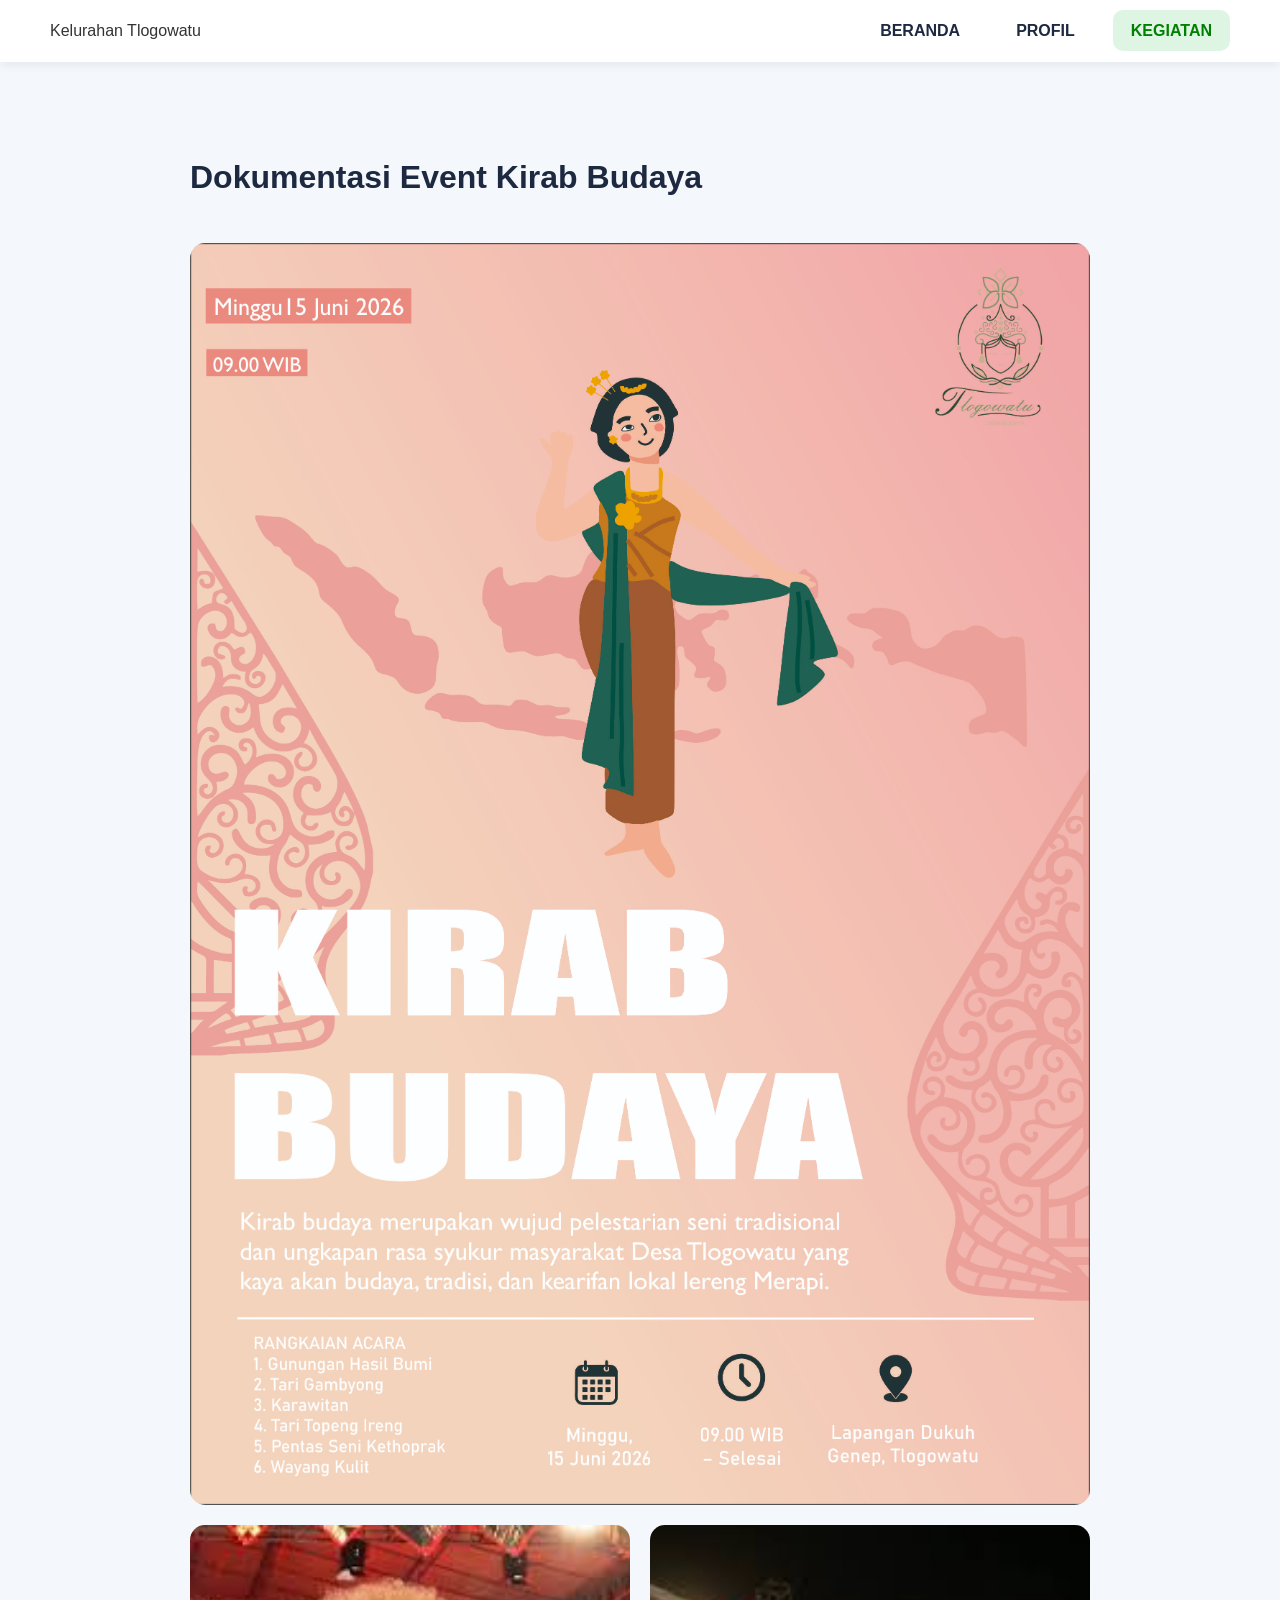
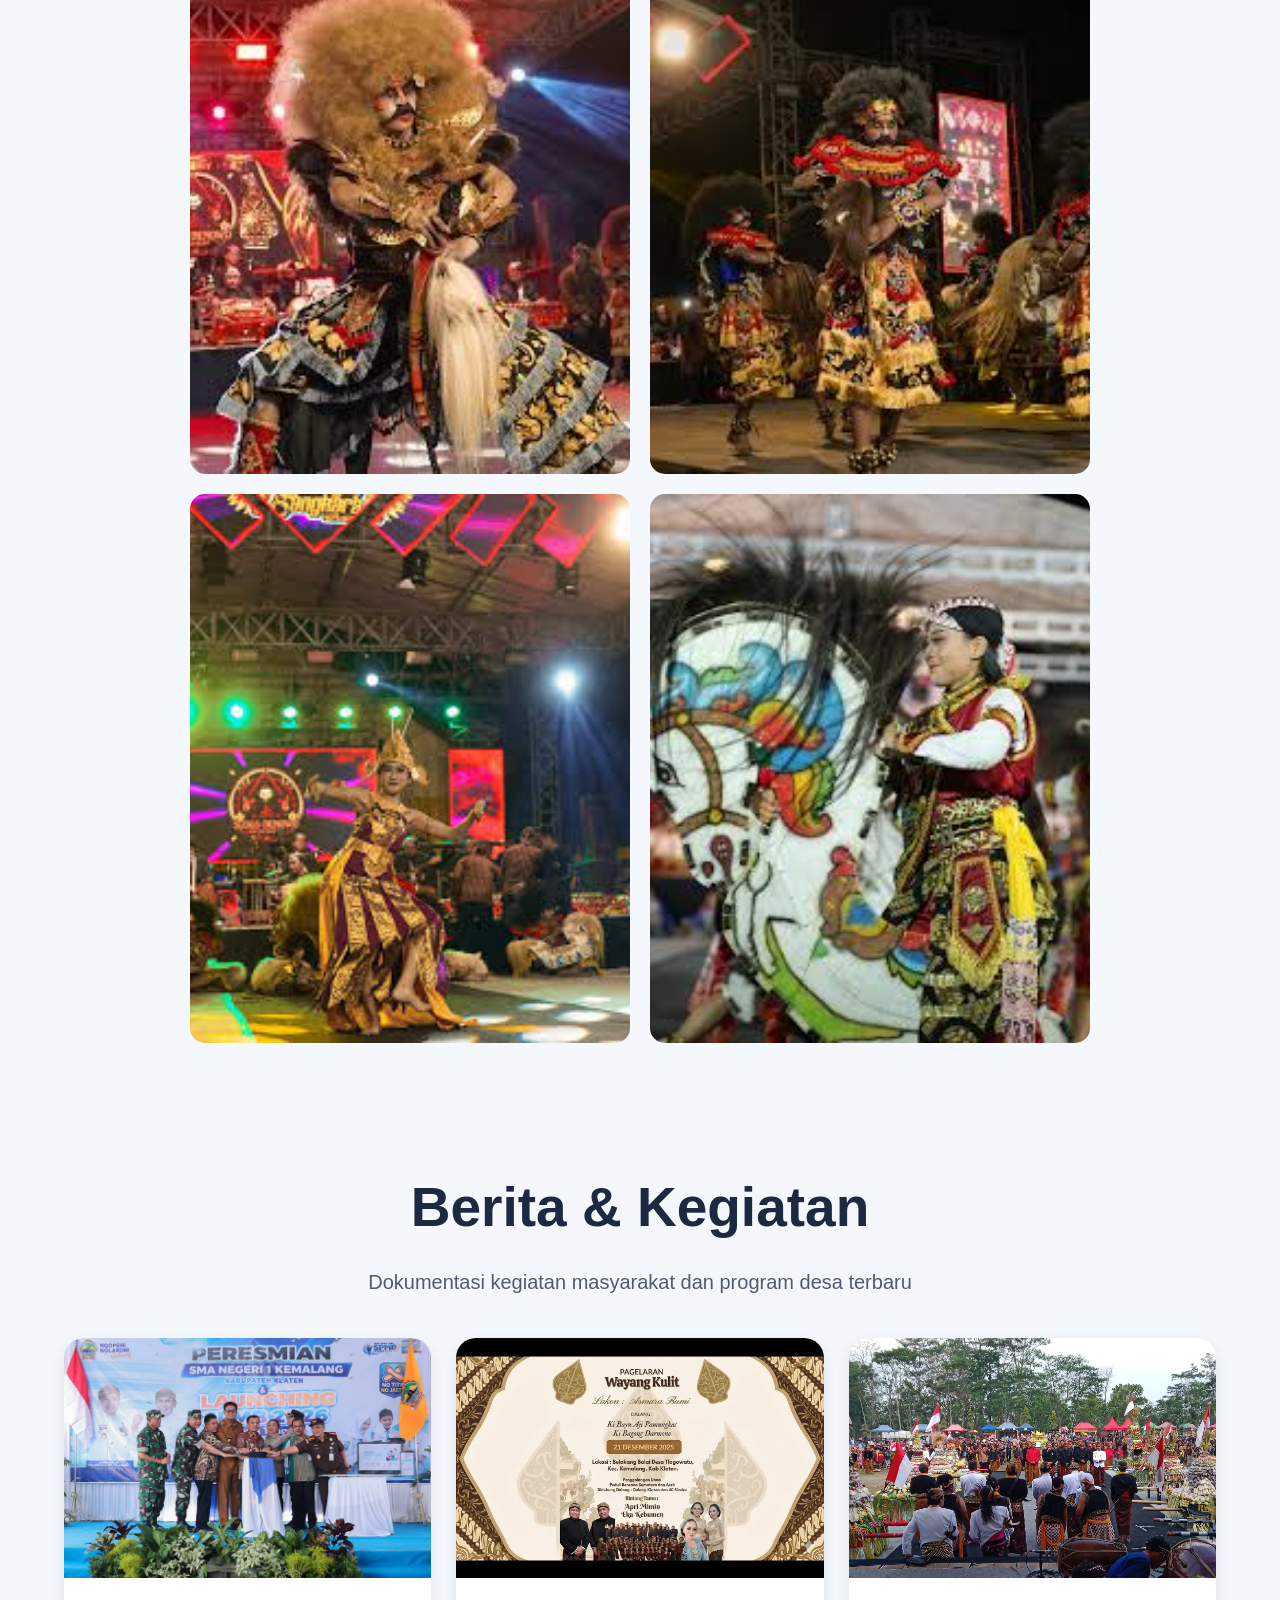
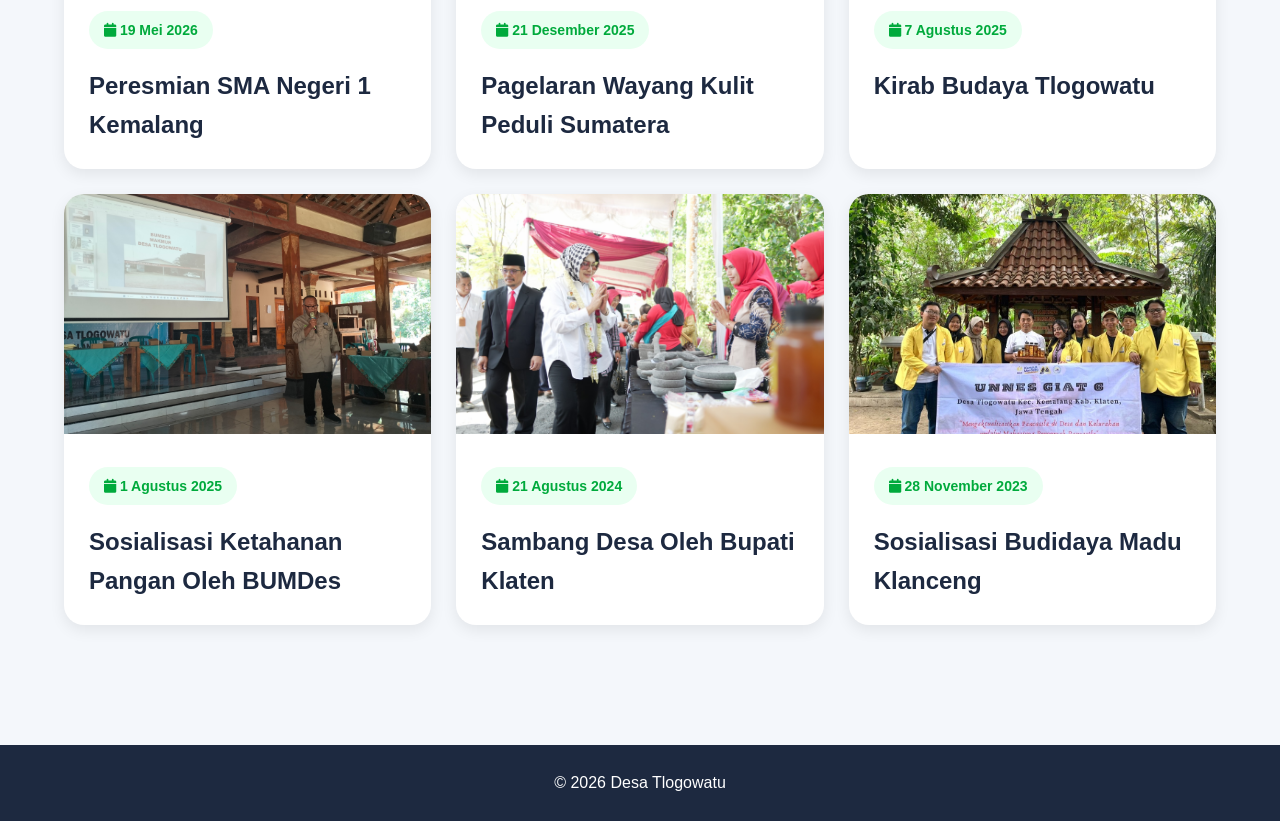
==== kegiatan.html @ f396b34c "Add files via upload" ====
<!DOCTYPE html>
<html lang="id">
<head>

    <!-- pengaturan karakter -->
    <meta charset="UTF-8">
    <meta name="viewport" content="width=device-width, initial-scale=1.0">  <!-- responsive di hp -->
    <title>Kegiatan Desa</title>

    <link rel="stylesheet" href="style.css">  <!-- menghubungkan ke css -->

    <link rel="stylesheet"
    href="https://cdnjs.cloudflare.com/ajax/libs/font-awesome/6.5.1/css/all.min.css">  <!-- icon-->
</head>
<body>

<nav>  <!-- navigasi -->
    <div class="logo">Kelurahan Tlogowatu</div>

    <ul>
        <li><a href="index.html">BERANDA</a></li>
        <li><a href="profil.html">PROFIL</a></li>
        <li><a href="kegiatan.html" class="active">KEGIATAN</a></li>
    </ul>
</nav>

<div class="gallery-wrapper">

    <div class="gallery-grid">

        <h2 class="gallery-title">Dokumentasi Event Kirab Budaya</h2>

        <img src="gambar/flyer-kirab.jpg" class="poster">

        <img src="gambar/kirab1.jpg">
        <img src="gambar/kirab2.jpg">
        <img src="gambar/kirab3.jpg">
        <img src="gambar/kirab4.jpg">

    </div>

</div>

<!-- KEGIATAN -->
<section class="container">

    <h1 class="title">Berita & <span>Kegiatan</span></h1>

    <p class="subtitle">
        Dokumentasi kegiatan masyarakat dan program desa terbaru
    </p>

    <div class="berita-grid">

        <!-- CARD 1 -->
        <div class="berita-card">
            <img src="gambar/sma.png" alt="">

            <div class="berita-content">
                <span>
                    <i class="fa-solid fa-calendar"></i>
                    19 Mei 2026
                </span>

                <h2>Peresmian SMA Negeri 1 Kemalang</h2>
            </div>
        </div>

        <!-- CARD 2 -->
        <div class="berita-card">
            <img src="gambar/wayang.jpg" alt="">

            <div class="berita-content">
                <span>
                    <i class="fa-solid fa-calendar"></i>
                    21 Desember 2025
                </span>

                <h2>Pagelaran Wayang Kulit Peduli Sumatera</h2>
            </div>
        </div>

        <!-- CARD 3 -->
        <div class="berita-card">
            <img src="gambar/kirab.jpg" alt="">

            <div class="berita-content">
                <span>
                    <i class="fa-solid fa-calendar"></i>
                    7 Agustus 2025
                </span>

                <h2>Kirab Budaya Tlogowatu</h2>
            </div>
        </div>

        <!-- CARD 4 -->
        <div class="berita-card">
            <img src="gambar/pangan.jpg" alt="">

            <div class="berita-content">
                <span>
                    <i class="fa-solid fa-calendar"></i>
                    1 Agustus 2025
                </span>

                <h2>Sosialisasi Ketahanan Pangan Oleh BUMDes</h2>
            </div>
        </div>

        <!-- CARD 5 -->
        <div class="berita-card">
            <img src="gambar/bupati.jpg" alt="">

            <div class="berita-content">
                <span>
                    <i class="fa-solid fa-calendar"></i>
                    21 Agustus 2024
                </span>

                <h2>Sambang Desa Oleh Bupati Klaten</h2>
            </div>
        </div>

        <!-- CARD 6 -->
        <div class="berita-card">
            <img src="gambar/madu.jpg" alt="">

            <div class="berita-content">
                <span>
                    <i class="fa-solid fa-calendar"></i>
                    28 November 2023
                </span>

                <h2>Sosialisasi Budidaya Madu Klanceng</h2>
            </div>
        </div>

    </div>

</section>

<footer>
    <p>© 2026 Desa Tlogowatu</p>
</footer>

<script src="script.js"></script>

</body>
</html>
---- style.css ----
*{
    margin:0;
    padding:0;
    box-sizing:border-box;
}

body{
    font-family:Arial,sans-serif;
    background:#f4f7fb;
    color:#333;
    line-height:1.6;
}

/* ================= NAVBAR ================= */

nav{
    background:#fff;
    padding:18px 50px;
    display:flex;
    justify-content:space-between;
    align-items:center;
    box-shadow:0 2px 10px rgba(0,0,0,.08);
    position:sticky;
    top:0;
    z-index:1000;
}

nav ul{
    list-style:none;
    display:flex;
    gap:20px;
}

nav a{
    color:#1d2940;
    text-decoration:none;
    font-weight:bold;
    padding:12px 18px;
    border-radius:10px;
    transition:.3s;
}

nav a:hover,
.active{
    background:#dff5e4;
    color:green;
}

/* ================= HERO ================= */

.hero-modern{
    position:relative;
    width:100%;
    height:100vh;
    overflow:hidden;
}

.hero-modern img{
    width:100%;
    height:100%;
    object-fit:cover;
}

.overlay{
    position:absolute;
    inset:0;
    background:linear-gradient(rgba(0,0,0,.5),rgba(0,0,0,.6));
}

.hero-top{
    position:absolute;
    top:30px;
    left:50px;
    right:50px;
    display:flex;
    justify-content:space-between;
    align-items:center;
    background:rgba(0,0,0,.5);
    padding:20px 30px;
    border-radius:10px;
    z-index:10;
}

.hero-logo{
    display:flex;
    align-items:center;
    gap:15px;
}

.hero-logo img{
    width:65px;
    height:65px;
    border-radius:50%;
    background:#fff;
    padding:5px;
    object-fit:cover;
}

.hero-logo h2,
.hero-menu a,
.hero-content{
    color:#fff;
}

.hero-menu{
    display:flex;
    gap:30px;
}

.hero-menu a{
    text-decoration:none;
    font-weight:bold;
    transition:.3s;
}

.hero-menu a:hover{
    color:#00ff88;
}

.hero-content{
    position:absolute;
    top:50%;
    left:50px;
    transform:translateY(-50%);
    z-index:10;
}

.hero-content h1{
    font-size:75px;
    line-height:1.1;
    margin-bottom:20px;
    font-weight:900;
    letter-spacing:3px;
    text-transform:uppercase;
    color:#fff;
    text-shadow:0 5px 15px rgba(0,0,0,.35);
}

.hero-desc{
    display:flex;
    gap:40px;
    max-width:1000px;
}

.hero-desc p{
    width:400px;
    font-size:18px;
}

/* ================= LAYOUT ================= */

.container,
.profil-utama,
.data-section,
.download-section,
.info-desa{
    width:90%;
    margin:auto;
    padding:70px 0;
}

.title,
.profil-title{
    text-align:center;
    font-size:55px;
    color:#1d2940;
    margin-bottom:15px;
}

.subtitle,
.profil-desc{
    text-align:center;
    font-size:20px;
    color:#4f5b70;
    max-width:900px;
    margin:auto auto 40px;
}

/* ================= GRID ================= */

.cards,
.data-grid,
.download-grid,
.profil-list-horizontal,
.berita-grid,
.info-top{
    display:grid;
    gap:25px;
}

.cards{
    grid-template-columns:repeat(auto-fit,minmax(250px,1fr));
}

.data-grid{
    grid-template-columns:repeat(auto-fit,minmax(180px,1fr));
}

.download-grid{
    grid-template-columns:repeat(auto-fit,minmax(300px,1fr));
}

.profil-list-horizontal{
    grid-template-columns:repeat(3,1fr);
}

.berita-grid{
    grid-template-columns:repeat(auto-fit,minmax(320px,1fr));
    margin-top:40px;
}

.info-top{
    grid-template-columns:1fr 1fr;
    margin-top:40px;
}

/* ================= CARD ================= */

.card,
.card-hover,
.profil-item,
.download-card,
.data-card,
.berita-card,
.info-card,
.maps-card{
    background:#fff;
    border-radius:20px;
    box-shadow:0 5px 15px rgba(0,0,0,.08);
    transition:.3s;
}

.card,
.card-hover,
.download-card,
.data-card,
.info-card,
.maps-card{
    padding:25px;
}

.profil-item{
    padding:18px;
    display:flex;
    align-items:center; 
    gap:15px;
}

.card:hover,
.card-hover:hover,
.profil-item:hover,
.download-card:hover,
.data-card:hover,
.berita-card:hover{
    transform:translateY(-5px);
}

/* ================= ICON ================= */

.icon-box,
.profil-item i{
    width:55px;
    height:55px;
    border-radius:50%;
    display:flex;
    justify-content:center;
    align-items:center;
}

.icon-box{
    font-size:28px;
    margin-bottom:20px;
}

.green{ background:#ddf8e5; color:#00aa3c; }
.blue{ background:#dfe9ff; color:#2f6df5; }
.pink{ background:#ffe0f1; color:#ff2ca0; }
.orange{ background:#fff0dd; color:orange; }

.profil-item i{
    background:#e9fff1;
    color:#00aa3c;
    font-size:22px;
}

/* ================= BUTTON ================= */

.btn{
    display:inline-block;
    background:#00aa3c;
    color:#fff;
    padding:12px 20px;
    border-radius:10px;
    text-decoration:none;
    margin-top:15px;
}

.btn:hover{
    background:#008a31;
}

/* ================= DATA ================= */

.data-container{
    background:#fff;
    border-radius:18px;
    overflow:hidden;
    box-shadow:0 4px 12px rgba(0,0,0,.08);
    margin-top:25px;
}

.data-title{
    background:#00aa3c;
    color:#fff;
    padding:16px;
    text-align:center;
    font-size:22px;
    font-weight:bold;
}

.data-card{
    text-align:center;
}

.laki{ background:#eef4ff; }
.perempuan{ background:#fff0f7; }
.total{ background:#edf9ef; }

/* ================= BERITA ================= */

.berita-card{
    overflow:hidden;
    position:relative;
}

.berita-card img{
    width:100%;
    height:240px;
    object-fit:cover;
}

.berita-content{
    padding:25px;
}

.berita-content span{
    display:inline-block;
    background:#e9fff1;
    color:#00aa3c;
    padding:8px 15px;
    border-radius:30px;
    font-size:14px;
    font-weight:bold;
    margin-bottom:18px;
}

.berita-content h2{
    font-size:24px;
    color:#1d2940;
}

/* ================= JAM ================= */

.clock-container{
    display:flex;
    justify-content:center;
    gap:20px;
}

.clock-box{
    width:120px;
    height:140px;
    background:#000;
    border-radius:20px;
    display:flex;
    justify-content:center;
    align-items:center;
}

.clock-box span{
    color:#fff;
    font-size:70px;
    font-weight:bold;
}

.tanggal{
    text-align:center;
    margin-top:25px;
    font-size:28px;
}

/* ================= CUACA ================= */

.cuaca-card{
    text-align:center;
}

/* ================= MAPS ================= */

.maps-card{
    margin-top:30px;
}

/* ================= FOOTER ================= */

footer{
    background:#1d2940;
    color:#fff;
    text-align:center;
    padding:25px;
    margin-top:50px;
}

/* ================= SEJARAH ================= */

.sejarah{
    width:90%;
    margin:auto;
    padding:100px 0;
    display:flex;
    justify-content:center;
    align-items:center;
    opacity:0;
    transform:translateY(80px);
    transition:all 1s ease;
}

.sejarah.active{
    opacity:1;
    transform:translateY(0);
}

.sejarah-text{
    max-width:900px;
    text-align:center;
}

/* ================= POSTER ================= */

.poster-section{
    width:90%;
    margin:auto;
    padding:100px 0 70px;
    text-align:center;
}

.poster-container{
    margin-top:40px;
    display:flex;
    justify-content:center;
}

.gallery-title{
    text-align:center;
    font-size:32px;
    font-weight:bold;
    margin-top:40px;
    margin-bottom:20px;
    color:#1d2940;

    white-space:nowrap;   /* INI KUNCI BIAR 1 BARIS */
}

/* ================= POSTER FIX TOTAL ================= */

.poster-container img{
    width:100%;
    max-width:900px;
    height:auto;           /* PENTING: biar tidak kepotong */
    object-fit:contain;    /* bukan cover */
    border-radius:25px;
}

/* ================= GALLERY FIX ================= */

.gallery-wrapper{
    width:100%;
    display:flex;
    justify-content:center;
    padding:50px 0;
}

.gallery-grid{
    display:grid;
    grid-template-columns:repeat(2, minmax(0, 1fr));
    gap:20px;
    width:90%;
    max-width:900px;
}

/* poster di dalam gallery */
.gallery-grid .poster{
    grid-column:1 / -1;
    width:100%;
    height:auto;        /* FIX UTAMA */
    object-fit:contain; /* FIX UTAMA */
    border-radius:15px;
}

/* semua gambar */
.gallery-grid img{
    width:100%;
    height:auto;        /* JANGAN FIX HEIGHT */
    object-fit:contain; /* biar full gambar kelihatan */
    border-radius:15px;
    display:block;
}

/* hover */
.gallery-grid img:hover{
    transform:scale(1.03);
    transition:0.3s;
}

/* ================= RESPONSIVE ================= */

@media(max-width:768px){

    .gallery-grid{
        grid-template-columns:1fr;
    }

    .gallery-grid img{
        height:200px;
    }

    .hero-content h1,
    .title{
        font-size:40px;
    }
}
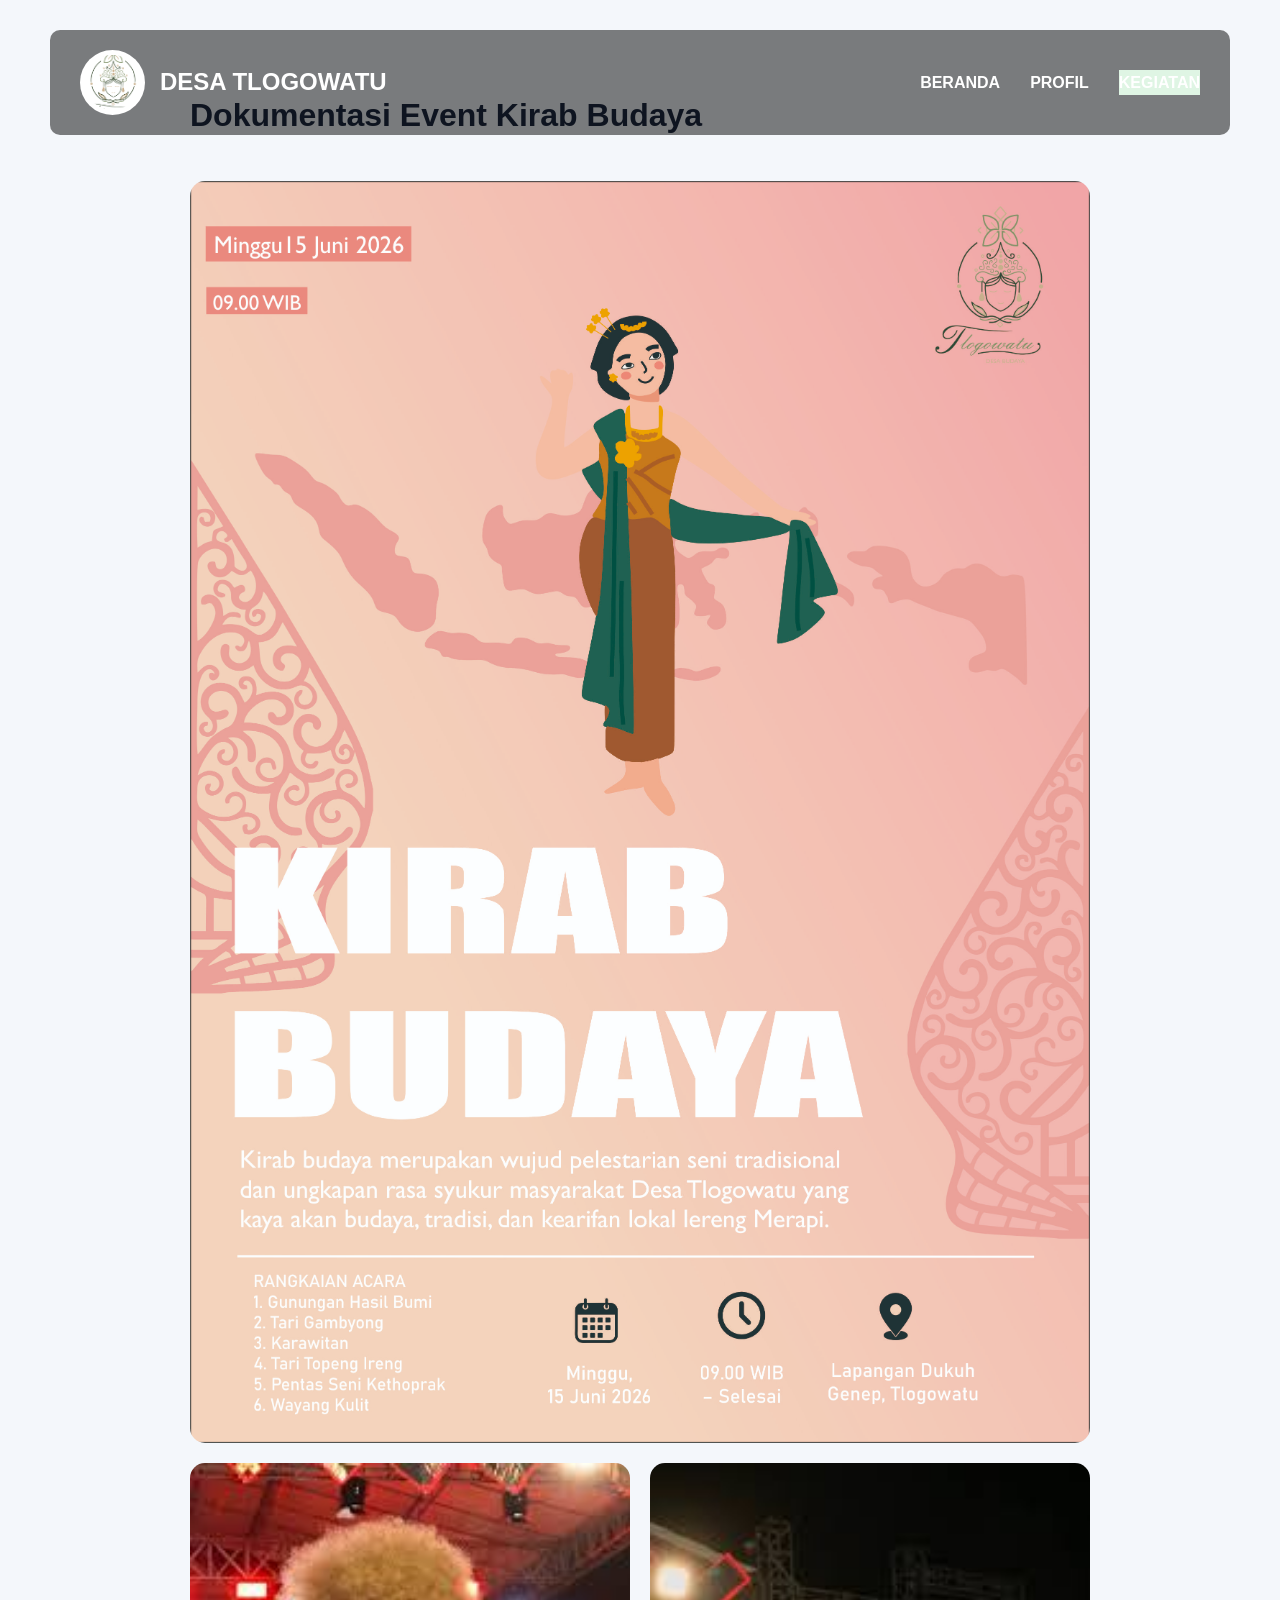
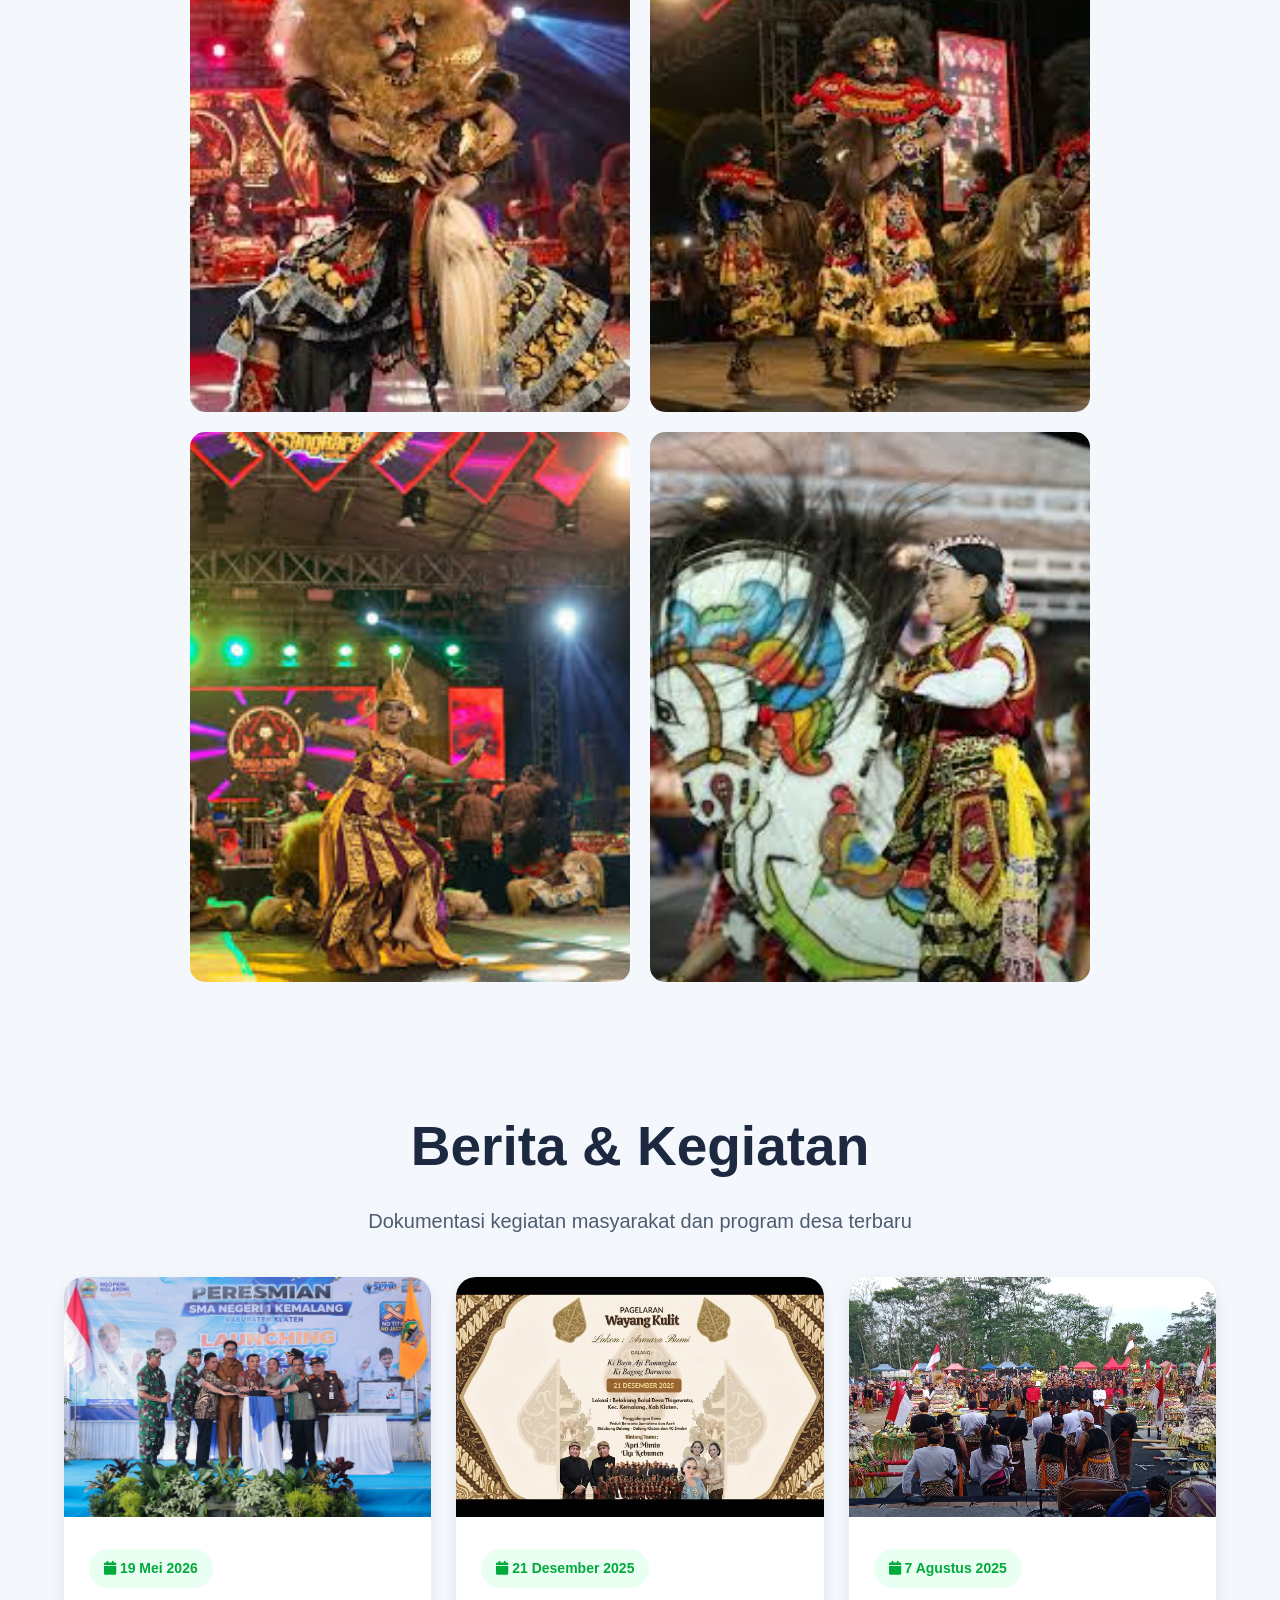
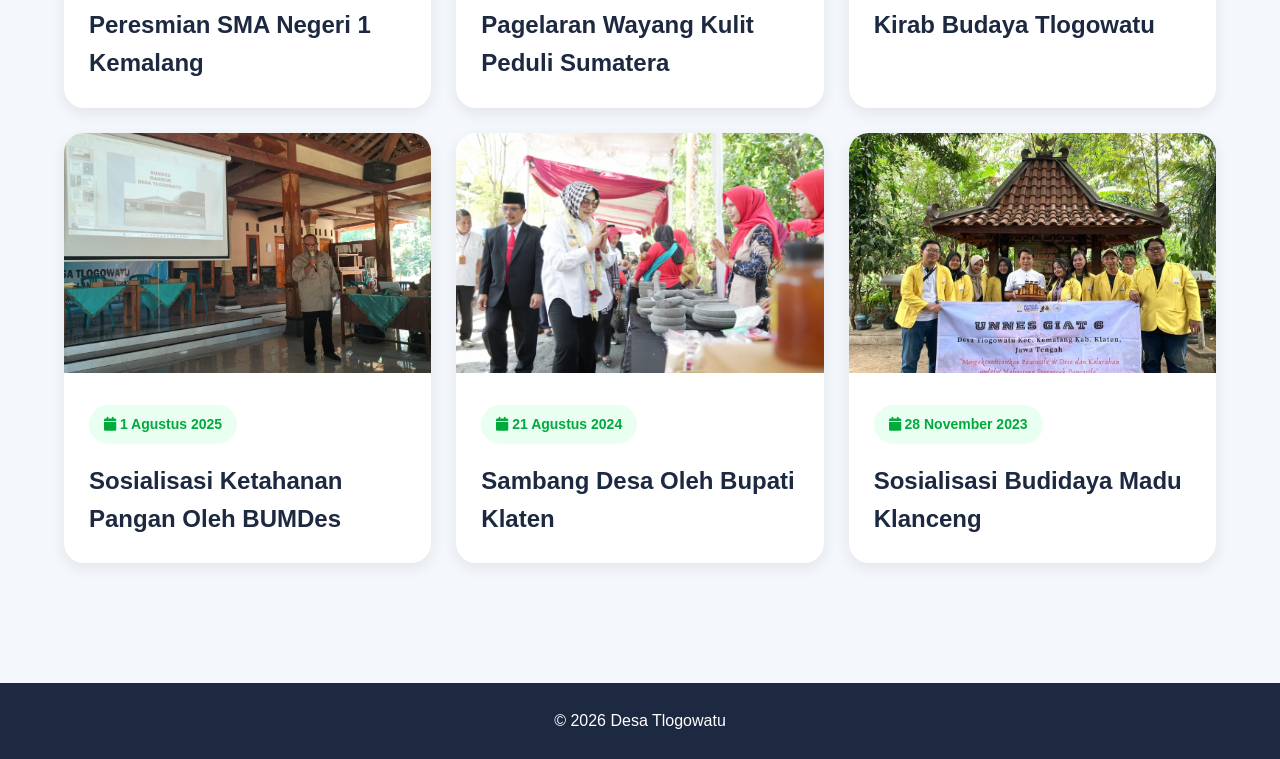
==== commit e13e7108: "Update kegiatan.html" ====
--- a/kegiatan.html
+++ b/kegiatan.html
@@ -14,16 +14,33 @@
 </head>
 <body>
 
-<nav>  <!-- navigasi -->
-    <div class="logo">Kelurahan Tlogowatu</div>
+<!-- navigasi -->
+    
+    <div class="hero-top">
 
-    <ul>
-        <li><a href="index.html">BERANDA</a></li>
-        <li><a href="profil.html">PROFIL</a></li>
-        <li><a href="kegiatan.html" class="active">KEGIATAN</a></li>
-    </ul>
-</nav>
+    <div class="hero-logo">
+        <img src="gambar/logo.png" alt="Logo Desa">
+        <h2>DESA TLOGOWATU</h2>
+    </div>
 
+    <!-- tombol hamburger -->
+    <div class="hamburger" onclick="toggleMenu()">
+        <i class="fa-solid fa-bars"></i>
+    </div>
+
+    <!-- menu -->
+    <div class="hero-menu" id="menu">
+
+        <a href="index.html">BERANDA</a>
+
+        <a href="profil.html">PROFIL</a>
+
+        <a href="kegiatan.html" class="active">KEGIATAN</a>
+
+    </div>
+
+</div>
+    
 <div class="gallery-wrapper">
 
     <div class="gallery-grid">
@@ -147,4 +164,4 @@
 <script src="script.js"></script>
 
 </body>
-</html>+</html>
--- a/style.css
+++ b/style.css
@@ -458,20 +458,20 @@
     margin-bottom:20px;
     color:#1d2940;
 
-    white-space:nowrap;   /* INI KUNCI BIAR 1 BARIS */
-}
-
-/* ================= POSTER FIX TOTAL ================= */
+    white-space:nowrap;
+}
+
+/* ================= POSTER ================= */
 
 .poster-container img{
     width:100%;
     max-width:900px;
-    height:auto;           /* PENTING: biar tidak kepotong */
-    object-fit:contain;    /* bukan cover */
+    height:auto;
+    object-fit:contain;
     border-radius:25px;
 }
 
-/* ================= GALLERY FIX ================= */
+/* ================= GALLERY ================= */
 
 .gallery-wrapper{
     width:100%;
@@ -492,15 +492,15 @@
 .gallery-grid .poster{
     grid-column:1 / -1;
     width:100%;
-    height:auto;        /* FIX UTAMA */
-    object-fit:contain; /* FIX UTAMA */
+    height:auto;
+    object-fit:contain;
     border-radius:15px;
 }
 
 /* semua gambar */
 .gallery-grid img{
     width:100%;
-    height:auto;        /* JANGAN FIX HEIGHT */
+    height:auto;
     object-fit:contain; /* biar full gambar kelihatan */
     border-radius:15px;
     display:block;
@@ -514,18 +514,38 @@
 
 /* ================= RESPONSIVE ================= */
 
+/* HAMBURGER */
+.hamburger{
+    display:none;
+    font-size:28px;
+    color:white;
+    cursor:pointer;
+}
+
+/* MOBILE */
 @media(max-width:768px){
 
-    .gallery-grid{
-        grid-template-columns:1fr;
+    .hero-top{
+        flex-wrap:wrap;
+        padding:15px 20px;
     }
 
-    .gallery-grid img{
-        height:200px;
+    .hamburger{
+        display:block;
     }
 
-    .hero-content h1,
-    .title{
-        font-size:40px;
+    .hero-menu{
+        display:none;
+        width:100%;
+        flex-direction:column;
+        gap:15px;
+        margin-top:15px;
+        background:rgba(0,0,0,.8);
+        padding:15px;
+        border-radius:10px;
     }
-}+
+    .hero-menu.active{
+        display:flex;
+    }
+}
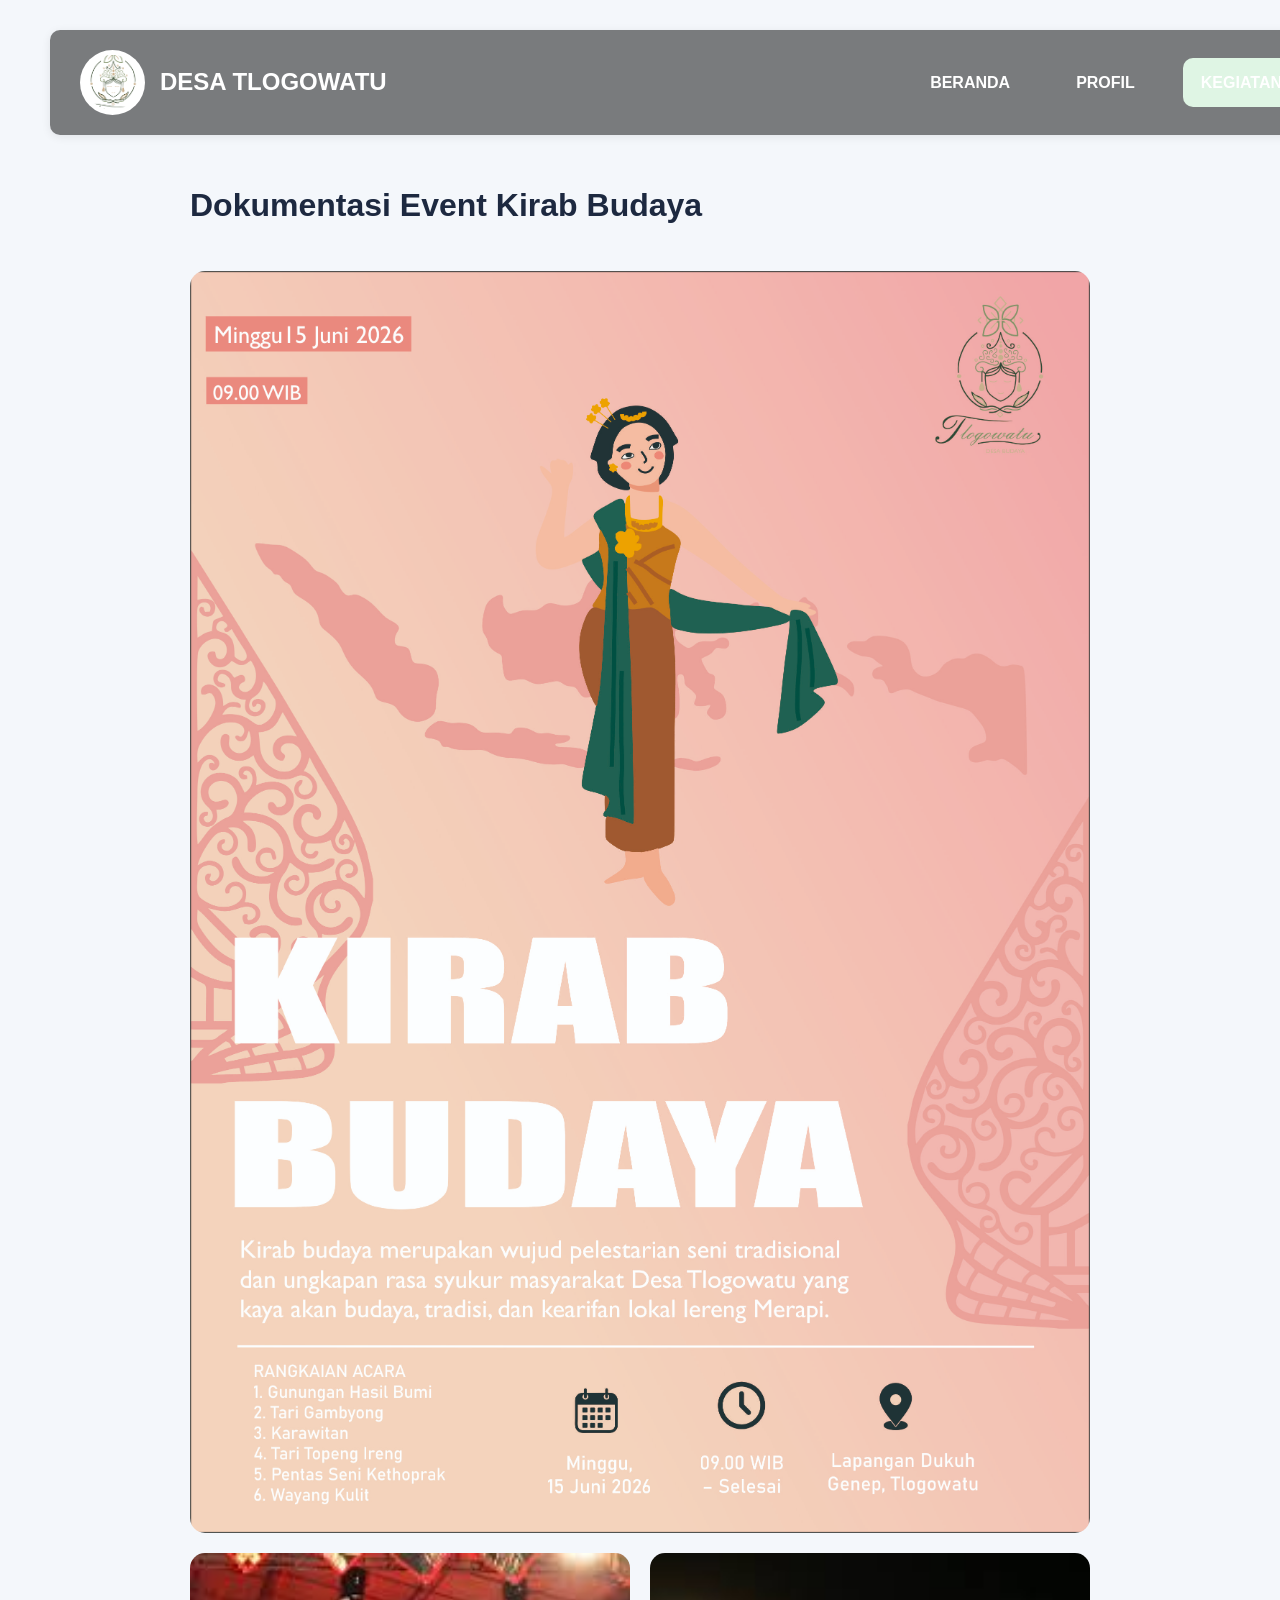
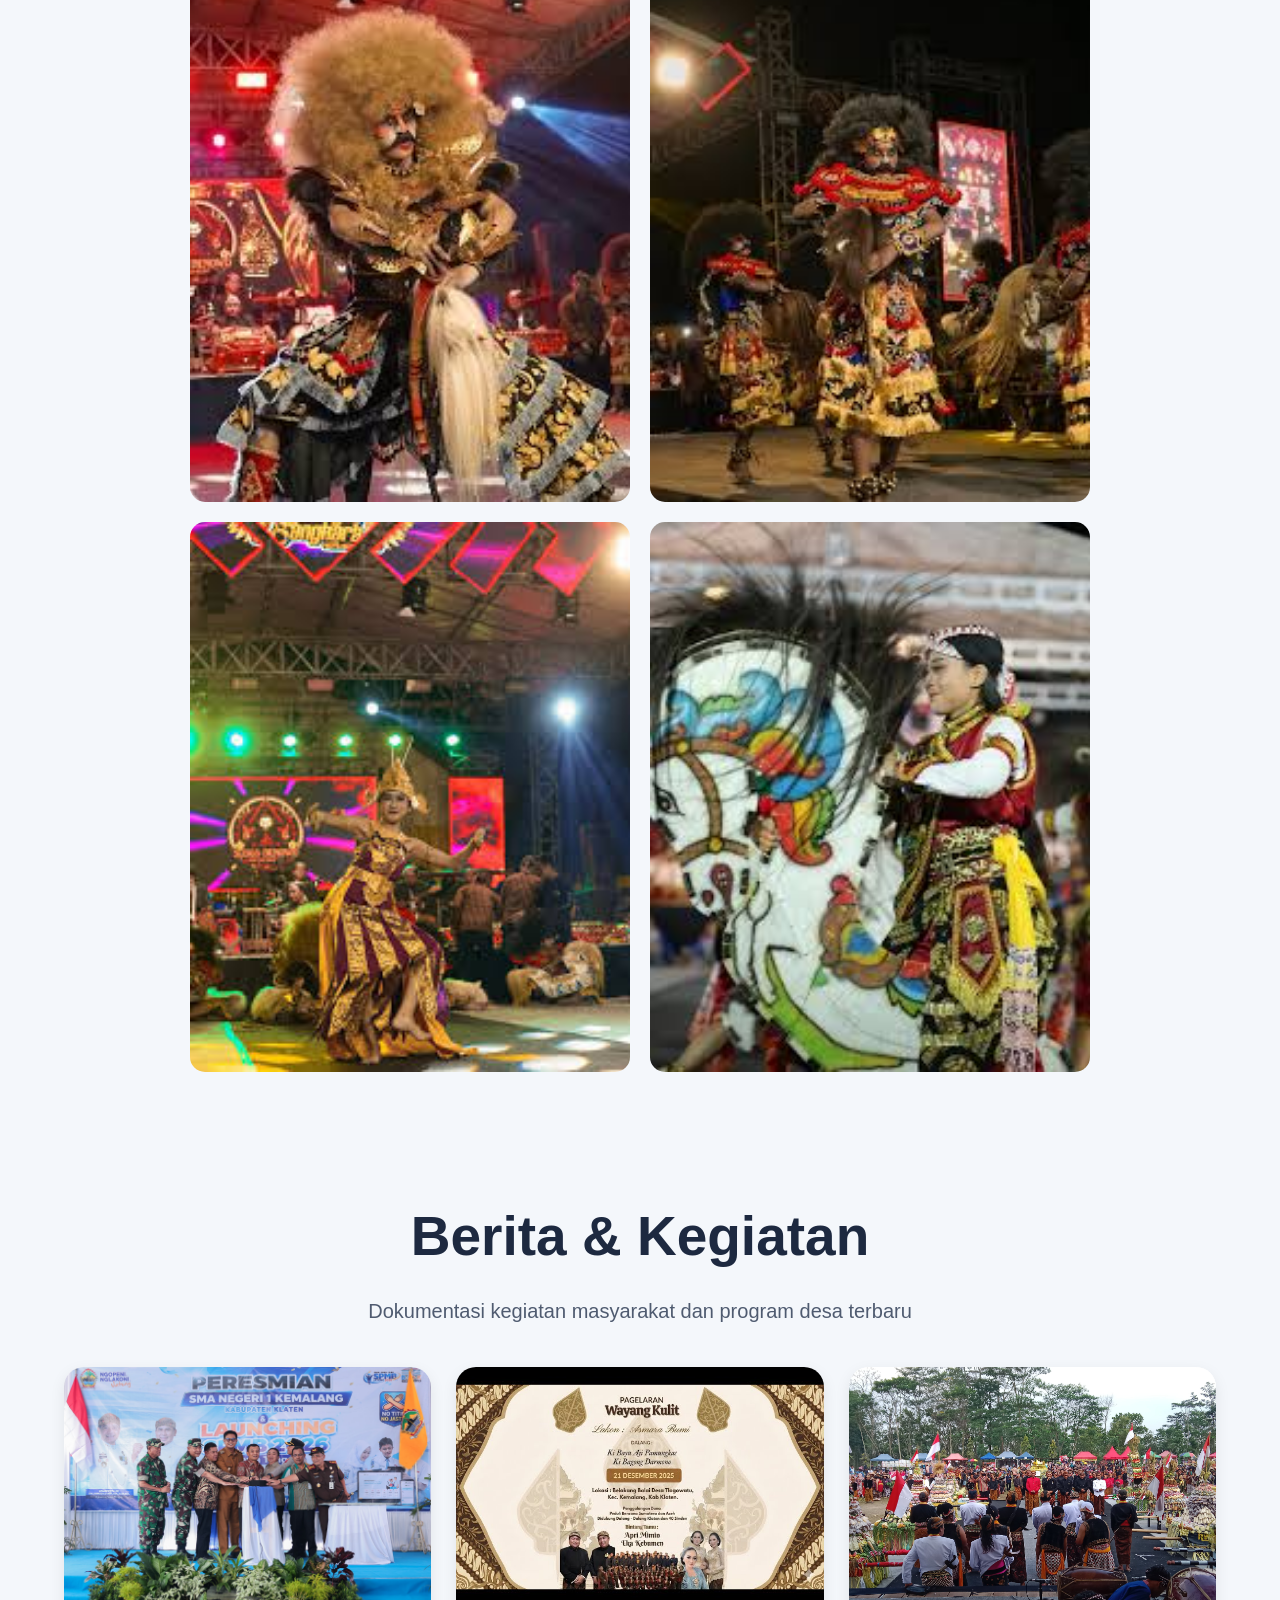
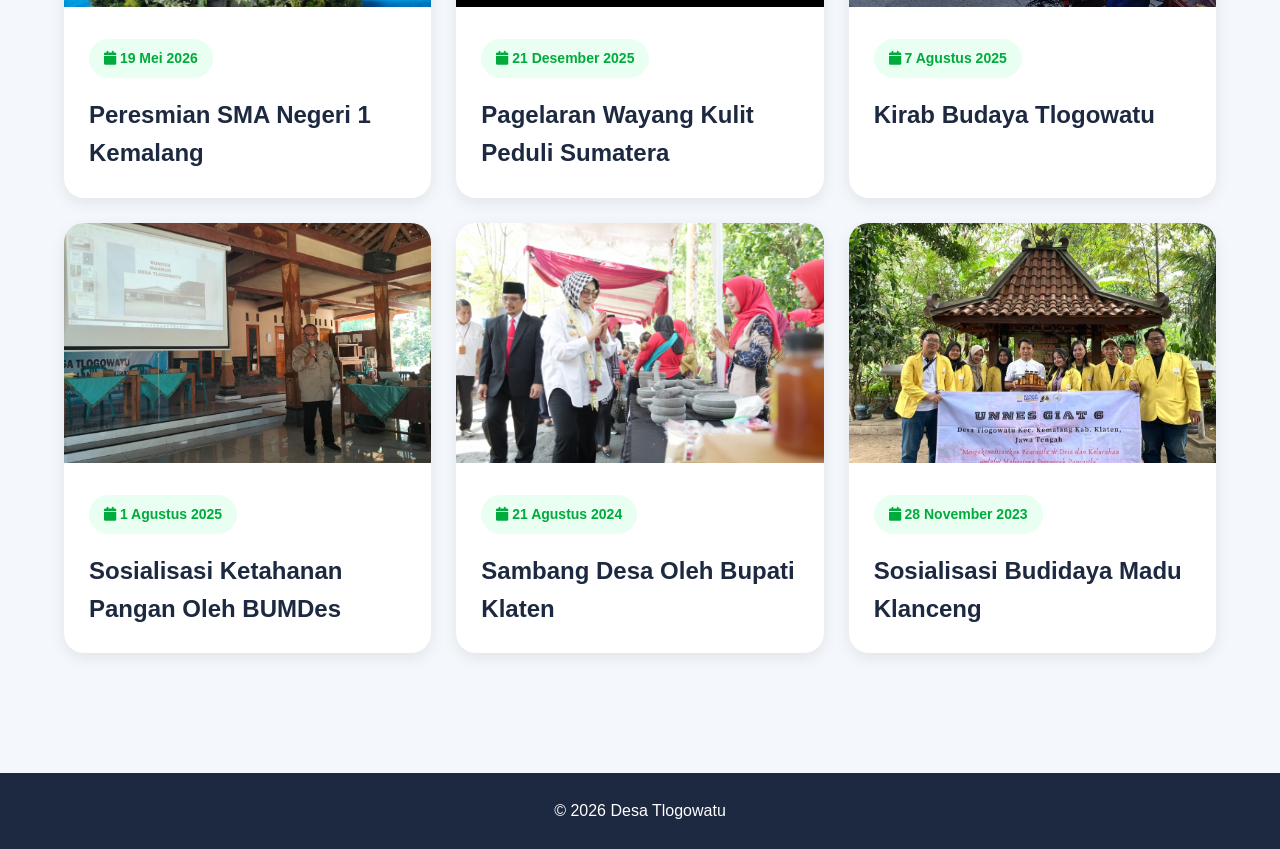
==== commit e2c6be95: "Update kegiatan.html" ====
--- a/kegiatan.html
+++ b/kegiatan.html
@@ -16,7 +16,9 @@
 
 <!-- navigasi -->
     
-    <div class="hero-top">
+   <!-- navigasi -->
+    
+<nav class="hero-top">
 
     <div class="hero-logo">
         <img src="gambar/logo.png" alt="Logo Desa">
@@ -39,7 +41,7 @@
 
     </div>
 
-</div>
+</nav>
     
 <div class="gallery-wrapper">
 
--- a/style.css
+++ b/style.css
@@ -9,6 +9,9 @@
     background:#f4f7fb;
     color:#333;
     line-height:1.6;
+
+    /* INI YANG BIKIN ISI HALAMAN TURUN */
+    padding-top:90px;
 }
 
 /* ================= NAVBAR ================= */
@@ -20,8 +23,13 @@
     justify-content:space-between;
     align-items:center;
     box-shadow:0 2px 10px rgba(0,0,0,.08);
-    position:sticky;
+
+    /* NAVBAR TETAP NEMPEL ATAS */
+    position:fixed;
     top:0;
+    left:0;
+    width:100%;
+
     z-index:1000;
 }
 
@@ -242,7 +250,7 @@
 .profil-item{
     padding:18px;
     display:flex;
-    align-items:center; 
+    align-items:center;
     gap:15px;
 }
 
@@ -457,7 +465,6 @@
     margin-top:40px;
     margin-bottom:20px;
     color:#1d2940;
-
     white-space:nowrap;
 }
 
@@ -501,7 +508,7 @@
 .gallery-grid img{
     width:100%;
     height:auto;
-    object-fit:contain; /* biar full gambar kelihatan */
+    object-fit:contain;
     border-radius:15px;
     display:block;
 }
@@ -528,6 +535,25 @@
     .hero-top{
         flex-wrap:wrap;
         padding:15px 20px;
+        left:20px;
+        right:20px;
+    }
+
+    .hero-content{
+        left:20px;
+    }
+
+    .hero-content h1{
+        font-size:45px;
+    }
+
+    .hero-desc{
+        flex-direction:column;
+        gap:20px;
+    }
+
+    .hero-desc p{
+        width:100%;
     }
 
     .hamburger{
